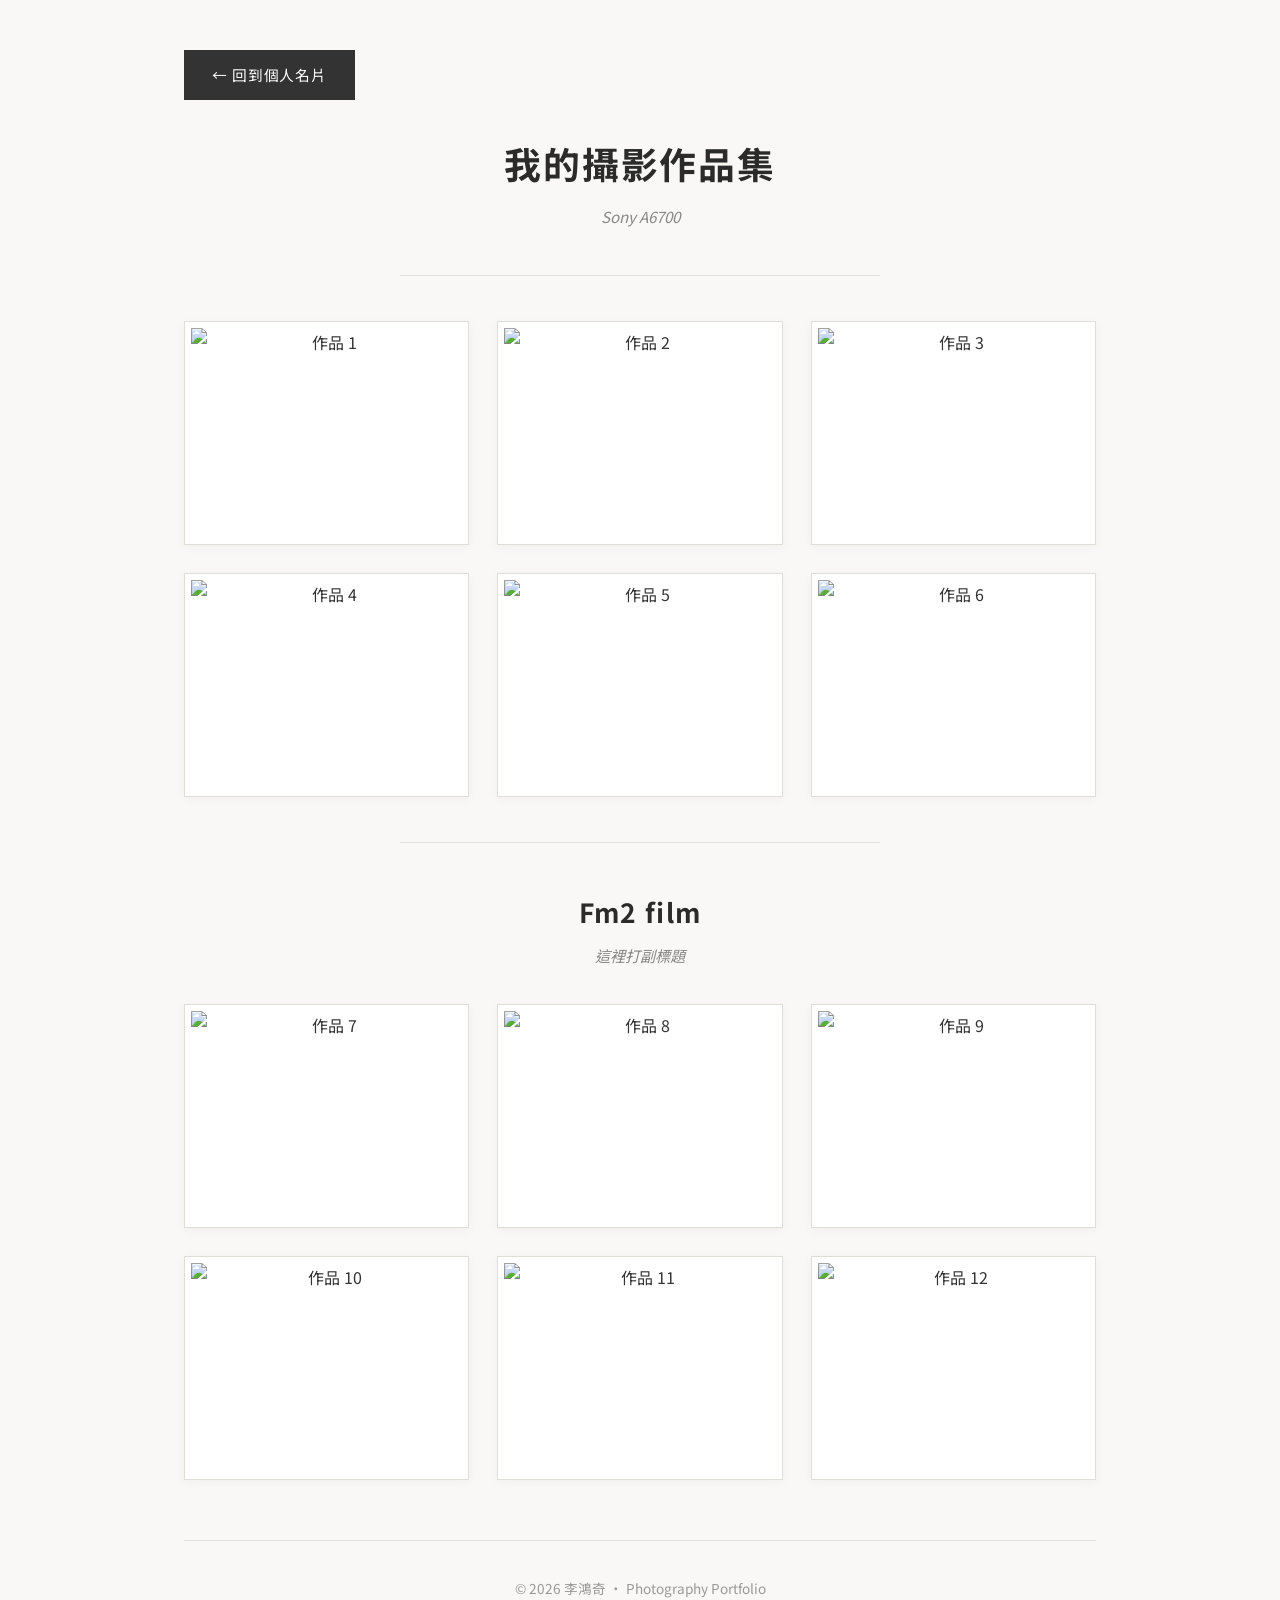
==== week1/works.html @ 76502788 "first commit" ====
<!DOCTYPE html>
<html lang="zh-Hant">
<head>
    <meta charset="UTF-8">
    <meta name="viewport" content="width=device-width, initial-scale=1.0">
    <title>李鴻奇的作品集 | Photography</title>
    <style>
        @import url('https://fonts.googleapis.com/css2?family=Noto+Sans+TC:wght@400;500;700&display=swap');

        * {
            box-sizing: border-box;
            margin: 0;
            padding: 0;
        }

        body {
            font-family: 'Noto Sans TC', -apple-system, BlinkMacSystemFont, sans-serif;
            background-color: #f9f8f6;
            color: #333333;
            line-height: 1.8;
            text-align: center;
        }

        .main-content {
            max-width: 960px;
            margin: 0 auto;
            padding: 50px 24px 80px;
        }

        .btn-more {
            display: inline-block;
            background-color: #333333;
            color: #ffffff;
            text-decoration: none;
            padding: 12px 28px;
            font-size: 0.92rem;
            letter-spacing: 0.06em;
            transition: background-color 0.2s;
        }

        .btn-more:hover {
            background-color: #000000;
        }

        .intro-section h1 {
            font-size: 2.3rem;
            font-weight: 700;
            color: #2b2b2b;
            letter-spacing: 0.05em;
            margin-bottom: 6px;
        }

        .intro-section h2 {
            font-size: 1.65rem;
            font-weight: 700;
            color: #2b2b2b;
            letter-spacing: 0.05em;
            margin-bottom: 6px;
        }

        .subtitle {
            font-size: 0.95rem;
            font-style: italic;
            color: #888888;
        }

        .thin-divider {
            border: 0;
            height: 1px;
            background-color: #e2e0dc;
            max-width: 480px;
            margin: 45px auto;
        }

        /* 三欄拍立得白邊框照片牆 */
        .album-grid {
            display: grid;
            grid-template-columns: repeat(3, 1fr);
            gap: 28px;
            margin-bottom: 42px;
        }

        .photo-frame {
            background-color: #ffffff;
            padding: 6px;
            border: 1px solid #e0ded9;
            box-shadow: 0 2px 10px rgba(0, 0, 0, 0.04);
            transition: transform 0.25s ease;
        }

        .photo-frame:hover {
            transform: translateY(-4px);
        }

        .photo-frame img {
            width: 100%;
            height: 210px;
            object-fit: cover;
            display: block;
            cursor: zoom-in;
        }

        /* 全螢幕黑底燈箱放大效果 */
        .lightbox {
            display: none;
            position: fixed;
            top: 0;
            left: 0;
            width: 100%;
            height: 100%;
            background-color: rgba(0, 0, 0, 0.88);
            z-index: 9999;
            justify-content: center;
            align-items: center;
            cursor: zoom-out;
            padding: 30px;
        }

        .lightbox img {
            max-width: 92%;
            max-height: 92vh;
            object-fit: contain;
            box-shadow: 0 10px 40px rgba(0, 0, 0, 0.6);
            border: 4px solid #ffffff;
        }

        .gallery-footer {
            margin-top: 60px;
            padding-top: 35px;
            border-top: 1px solid #e2e0dc;
        }

        .copyright {
            font-size: 0.85rem;
            color: #999999;
        }
    </style>
</head>
<body>
    <main class="main-content">
        <!-- 返回第一頁的導覽 -->
        <div style="text-align: left; margin-bottom: 30px;">
            <a href="index.html" class="btn-more">← 回到個人名片</a>
        </div>

        <section class="intro-section">
            <h1>我的攝影作品集</h1>
            <p class="subtitle">Sony A6700 </p>
            <hr class="thin-divider">
        </section>

        <!-- 第一組 6 張照片牆（把檔名換成你放進 images 資料夾的照片） -->
        <section class="album-grid">
            <div class="photo-frame"><img src="week1/images/IMG_3494.JPG" alt="作品 1"></div>
            <div class="photo-frame"><img src="week1/images/IMG_3718.JPG" alt="作品 2"></div>
            <div class="photo-frame"><img src="week1/images/DSC03903.JPG" alt="作品 3"></div>
            <div class="photo-frame"><img src="week1/images/DSC01499.JPG" alt="作品 4"></div>
            <div class="photo-frame"><img src="week1/images/DSC01491.JPG" alt="作品 5"></div>
            <div class="photo-frame"><img src="week1/images/DSC01500-2.jpg" alt="作品 6"></div>
        </section>

        <!-- 分隔線 -->
        <hr class="thin-divider">

        <!-- 第二組自訂標題區（這裡自己改標題與副標題） -->
        <section class="intro-section" style="margin-bottom: 35px;">
            <h2>Fm2 film</h2>
            <p class="subtitle">這裡打副標題</p>
        </section>

        <!-- 第二組 6 張照片牆 -->
        <section class="album-grid">
            <div class="photo-frame"><img src="week1/images/IMG_3325.JPG" alt="作品 7"></div>
            <div class="photo-frame"><img src="week1/images/IMG_3330.JPG" alt="作品 8"></div>
            <div class="photo-frame"><img src="week1/images/IMG_3315.JPG" alt="作品 9"></div>
            <div class="photo-frame"><img src="week1/images/IMG_3310.JPG" alt="作品 10"></div>
            <div class="photo-frame"><img src="week1/images/IMG_3290.JPG" alt="作品 11"></div>
            <div class="photo-frame"><img src="week1/images/IMG_3303.JPG" alt="作品 12"></div>
        </section>

        <footer class="gallery-footer">
            <p class="copyright">© 2026 李鴻奇 • Photography Portfolio</p>
        </footer>
    </main>

    <!-- 隱藏的燈箱放大容器 -->
    <div id="lightbox" class="lightbox" onclick="this.style.display='none'">
        <img id="lightbox-img" src="" alt="放大預覽">
    </div>

    <!-- 點擊照片放大的互動程式 -->
    <script>
        document.querySelectorAll('.photo-frame img').forEach(img => {
            img.addEventListener('click', () => {
                document.getElementById('lightbox-img').src = img.src;
                document.getElementById('lightbox').style.display = 'flex';
            });
        });
    </script>
</body>
</html>
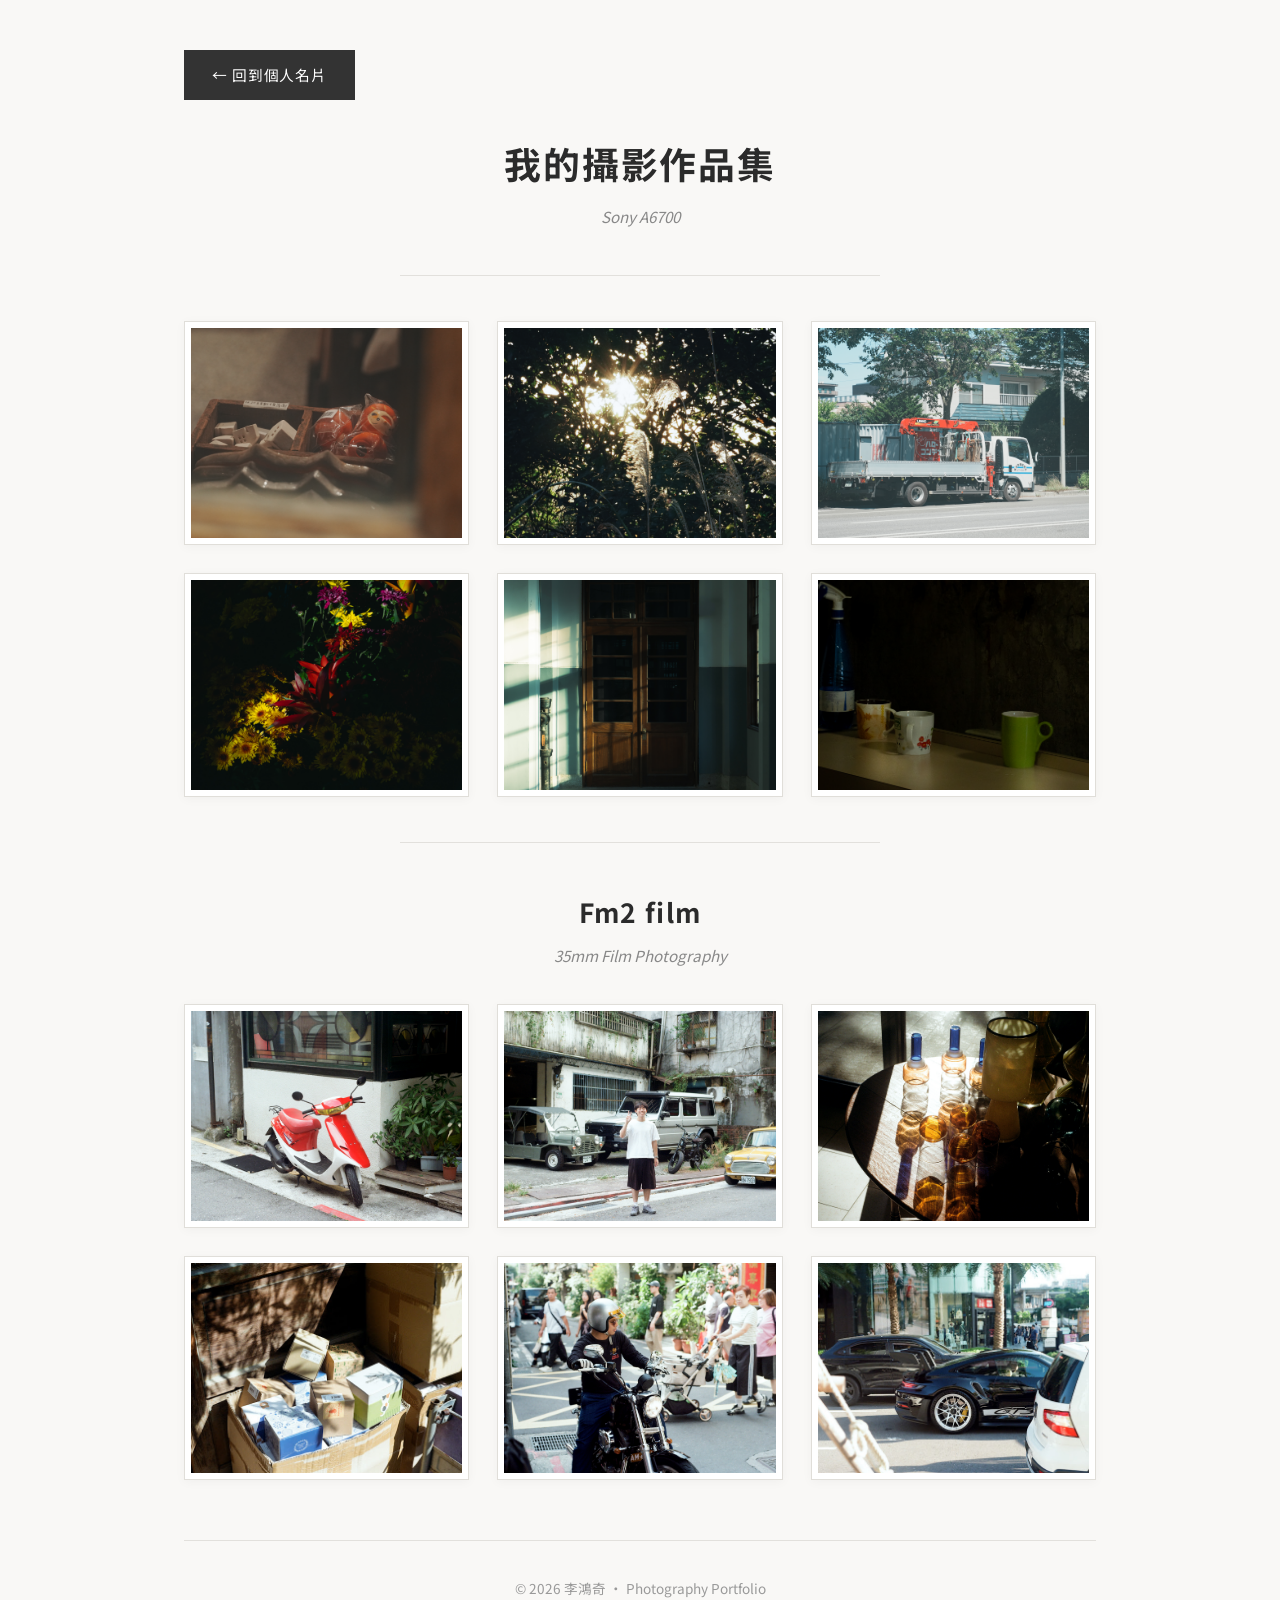
==== commit 29189d47: "change_color" ====
--- a/week1/works.html
+++ b/week1/works.html
@@ -72,7 +72,7 @@
             margin: 45px auto;
         }
 
-        /* 三欄拍立得白邊框照片牆 */
+
         .album-grid {
             display: grid;
             grid-template-columns: repeat(3, 1fr);
@@ -100,7 +100,7 @@
             cursor: zoom-in;
         }
 
-        /* 全螢幕黑底燈箱放大效果 */
+      
         .lightbox {
             display: none;
             position: fixed;
@@ -145,37 +145,36 @@
 
         <section class="intro-section">
             <h1>我的攝影作品集</h1>
-            <p class="subtitle">Sony A6700 </p>
+            <p class="subtitle">Sony A6700</p>
             <hr class="thin-divider">
         </section>
 
-        <!-- 第一組 6 張照片牆（把檔名換成你放進 images 資料夾的照片） -->
+  
         <section class="album-grid">
-            <div class="photo-frame"><img src="week1/images/IMG_3494.JPG" alt="作品 1"></div>
-            <div class="photo-frame"><img src="week1/images/IMG_3718.JPG" alt="作品 2"></div>
-            <div class="photo-frame"><img src="week1/images/DSC03903.JPG" alt="作品 3"></div>
-            <div class="photo-frame"><img src="week1/images/DSC01499.JPG" alt="作品 4"></div>
-            <div class="photo-frame"><img src="week1/images/DSC01491.JPG" alt="作品 5"></div>
-            <div class="photo-frame"><img src="week1/images/DSC01500-2.jpg" alt="作品 6"></div>
-        </section>
-
-        <!-- 分隔線 -->
+            <div class="photo-frame"><img src="images/IMG_3494.JPG" alt="作品 1"></div>
+            <div class="photo-frame"><img src="images/IMG_3718.JPG" alt="作品 2"></div>
+            <div class="photo-frame"><img src="images/DSC03903.JPG" alt="作品 3"></div>
+            <div class="photo-frame"><img src="images/DSC01499.JPG" alt="作品 4"></div>
+            <div class="photo-frame"><img src="images/DSC01491.JPG" alt="作品 5"></div>
+            <div class="photo-frame"><img src="images/DSC01500-2.jpg" alt="作品 6"></div>
+        </section>
+
+
         <hr class="thin-divider">
 
-        <!-- 第二組自訂標題區（這裡自己改標題與副標題） -->
         <section class="intro-section" style="margin-bottom: 35px;">
             <h2>Fm2 film</h2>
-            <p class="subtitle">這裡打副標題</p>
-        </section>
-
-        <!-- 第二組 6 張照片牆 -->
+            <p class="subtitle">35mm Film Photography</p>
+        </section>
+
+  
         <section class="album-grid">
-            <div class="photo-frame"><img src="week1/images/IMG_3325.JPG" alt="作品 7"></div>
-            <div class="photo-frame"><img src="week1/images/IMG_3330.JPG" alt="作品 8"></div>
-            <div class="photo-frame"><img src="week1/images/IMG_3315.JPG" alt="作品 9"></div>
-            <div class="photo-frame"><img src="week1/images/IMG_3310.JPG" alt="作品 10"></div>
-            <div class="photo-frame"><img src="week1/images/IMG_3290.JPG" alt="作品 11"></div>
-            <div class="photo-frame"><img src="week1/images/IMG_3303.JPG" alt="作品 12"></div>
+            <div class="photo-frame"><img src="images/IMG_3325.JPG" alt="作品 7"></div>
+            <div class="photo-frame"><img src="images/IMG_3330.JPG" alt="作品 8"></div>
+            <div class="photo-frame"><img src="images/IMG_3315.JPG" alt="作品 9"></div>
+            <div class="photo-frame"><img src="images/IMG_3310.JPG" alt="作品 10"></div>
+            <div class="photo-frame"><img src="images/IMG_3290.JPG" alt="作品 11"></div>
+            <div class="photo-frame"><img src="images/IMG_3303.JPG" alt="作品 12"></div>
         </section>
 
         <footer class="gallery-footer">
@@ -183,12 +182,12 @@
         </footer>
     </main>
 
-    <!-- 隱藏的燈箱放大容器 -->
+
     <div id="lightbox" class="lightbox" onclick="this.style.display='none'">
         <img id="lightbox-img" src="" alt="放大預覽">
     </div>
 
-    <!-- 點擊照片放大的互動程式 -->
+
     <script>
         document.querySelectorAll('.photo-frame img').forEach(img => {
             img.addEventListener('click', () => {
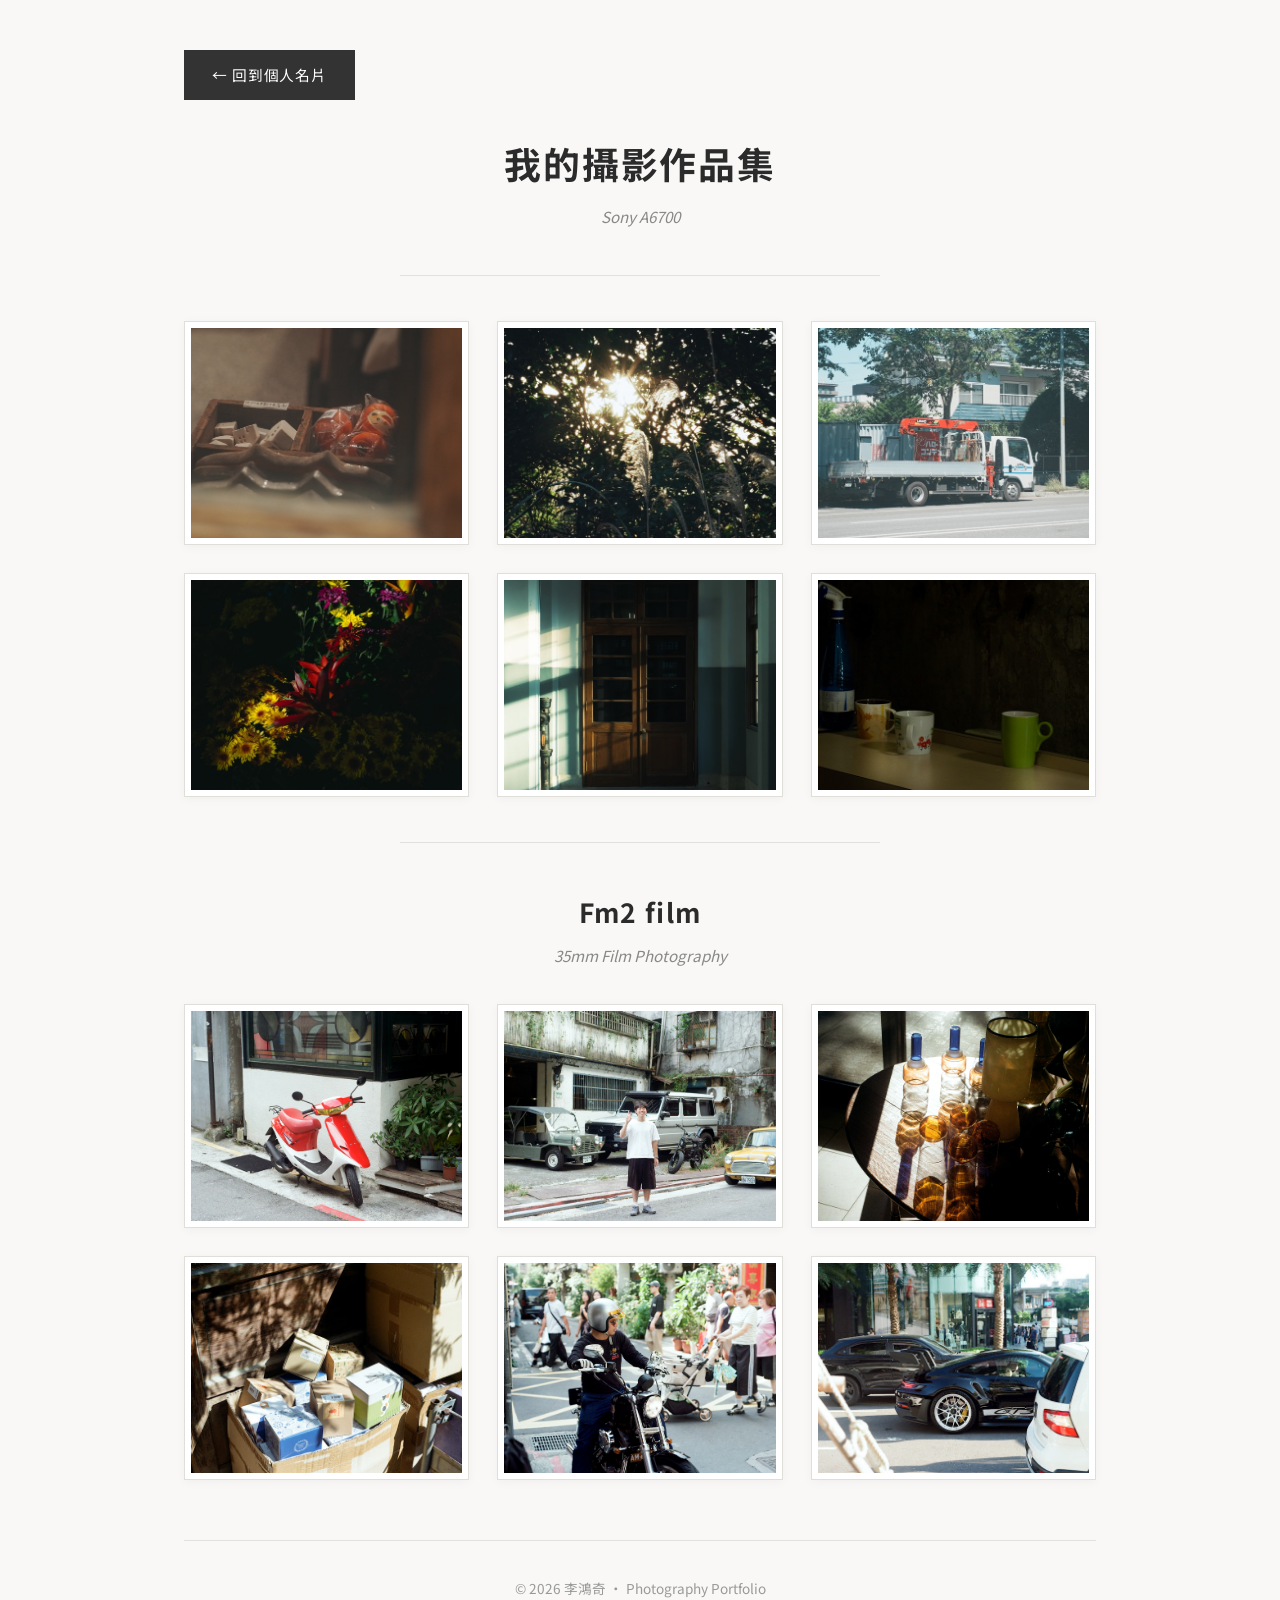
==== commit 4da39f3a: "changeimage" ====
--- a/week1/works.html
+++ b/week1/works.html
@@ -72,7 +72,6 @@
             margin: 45px auto;
         }
 
-
         .album-grid {
             display: grid;
             grid-template-columns: repeat(3, 1fr);
@@ -100,7 +99,6 @@
             cursor: zoom-in;
         }
 
-      
         .lightbox {
             display: none;
             position: fixed;
@@ -149,16 +147,14 @@
             <hr class="thin-divider">
         </section>
 
-  
         <section class="album-grid">
-            <div class="photo-frame"><img src="images/IMG_3494.JPG" alt="作品 1"></div>
-            <div class="photo-frame"><img src="images/IMG_3718.JPG" alt="作品 2"></div>
-            <div class="photo-frame"><img src="images/DSC03903.JPG" alt="作品 3"></div>
-            <div class="photo-frame"><img src="images/DSC01499.JPG" alt="作品 4"></div>
-            <div class="photo-frame"><img src="images/DSC01491.JPG" alt="作品 5"></div>
-            <div class="photo-frame"><img src="images/DSC01500-2.jpg" alt="作品 6"></div>
+            <div class="photo-frame"><img src="images/IMG_3494.jpeg" alt="作品 1"></div>
+            <div class="photo-frame"><img src="images/IMG_3718.jpeg" alt="作品 2"></div>
+            <div class="photo-frame"><img src="images/DSC03903.jpeg" alt="作品 3"></div>
+            <div class="photo-frame"><img src="images/DSC01499.jpeg" alt="作品 4"></div>
+            <div class="photo-frame"><img src="images/DSC01491.jpeg" alt="作品 5"></div>
+            <div class="photo-frame"><img src="images/DSC01500-2.jpeg" alt="作品 6"></div>
         </section>
-
 
         <hr class="thin-divider">
 
@@ -167,7 +163,6 @@
             <p class="subtitle">35mm Film Photography</p>
         </section>
 
-  
         <section class="album-grid">
             <div class="photo-frame"><img src="images/IMG_3325.JPG" alt="作品 7"></div>
             <div class="photo-frame"><img src="images/IMG_3330.JPG" alt="作品 8"></div>
@@ -182,11 +177,9 @@
         </footer>
     </main>
 
-
     <div id="lightbox" class="lightbox" onclick="this.style.display='none'">
         <img id="lightbox-img" src="" alt="放大預覽">
     </div>
-
 
     <script>
         document.querySelectorAll('.photo-frame img').forEach(img => {
